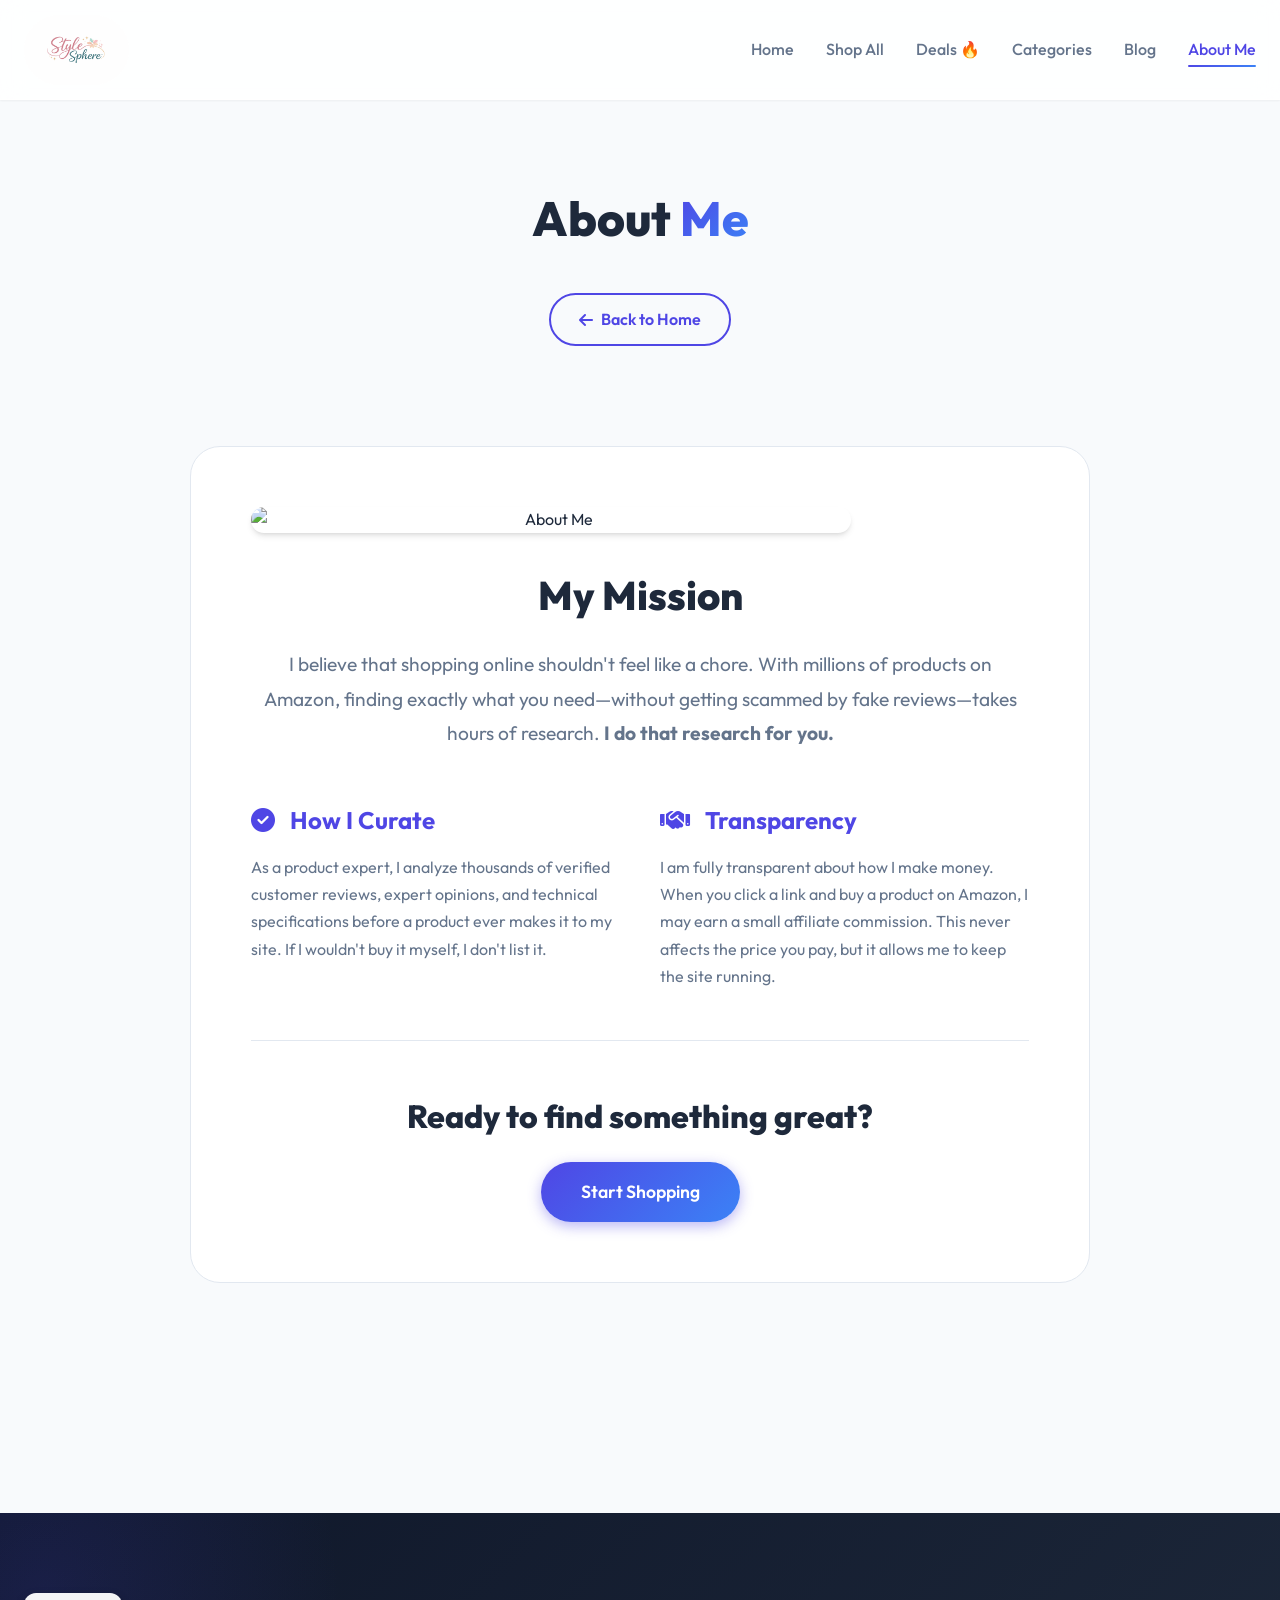
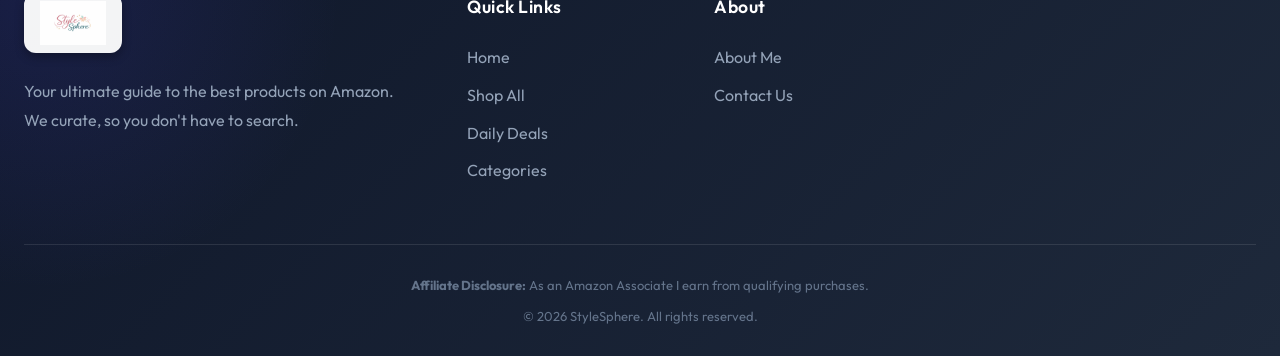
==== about.html @ 7e47451d "first commit" ====
<!DOCTYPE html>
<html lang="en">
<head>
    <meta charset="UTF-8">
    <meta name="viewport" content="width=device-width, initial-scale=1.0">
    <title>StyleSphere | About Me</title>
    <meta name="description" content="Learn about the curator behind StyleSphere and my mission to find the best Amazon products.">
    <link rel="stylesheet" href="style.css">
    <link rel="stylesheet" href="https://cdnjs.cloudflare.com/ajax/libs/font-awesome/6.4.0/css/all.min.css">
</head>
<body>
    <!-- NAVIGATION -->
    <nav>
        <div class="container nav-flex">
            <a href="index.html" class="logo-link"><img src="logo.png" alt="StyleSphere Logo" class="logo-img"></a>
            <ul class="nav-links">
                <li><a href="index.html">Home</a></li>
                <li><a href="shop.html">Shop All</a></li>
                <li><a href="deals.html">Deals 🔥</a></li>
                <li><a href="categories.html">Categories</a></li>
                <li><a href="blog.html">Blog</a></li>
                <li><a href="about.html" class="active">About Me</a></li>
            </ul>
        </div>
    </nav>

    <!-- HEADER -->
    <header class="section-padding" style="background: var(--light); padding: 80px 0 40px; text-align: center;">
        <div class="container">
            <h1 style="font-size: 3rem; font-weight: 800; color: var(--text-primary); margin-bottom: 16px;">About <span style="background: var(--gradient-primary); -webkit-background-clip: text; -webkit-text-fill-color: transparent;">Me</span></h1>
            <a href="index.html" class="btn-outline" style="display: inline-flex; align-items: center; gap: 8px; margin-top: 20px;"><i class="fas fa-arrow-left"></i> Back to Home</a>
        </div>
    </header>

    <section class="container" style="padding: 60px 0 150px; max-width: 900px;">
        <div style="background: white; padding: 60px; border-radius: 30px; box-shadow: var(--shadow-xl); border: 1px solid var(--border);">
            
            <div style="margin-bottom: 50px; text-align: center;">
                <img src="https://images.unsplash.com/photo-1573496359142-b8d87734a5a2?w=1000" alt="About Me" style="width: 100%; max-width: 600px; border-radius: 20px; margin-bottom: 30px; box-shadow: var(--shadow-md);">
                <h2 style="font-size: 2.5rem; font-weight: 800; margin-bottom: 20px;">My Mission</h2>
                <p style="font-size: 1.2rem; color: var(--text-secondary); line-height: 1.8;">I believe that shopping online shouldn't feel like a chore. With millions of products on Amazon, finding exactly what you need—without getting scammed by fake reviews—takes hours of research. <strong>I do that research for you.</strong></p>
            </div>

            <div class="grid" style="grid-template-columns: 1fr 1fr; gap: 40px; margin-bottom: 50px;">
                <div>
                    <h3 style="font-size: 1.5rem; margin-bottom: 15px; color: var(--primary);"><i class="fas fa-check-circle" style="margin-right: 10px;"></i> How I Curate</h3>
                    <p style="color: var(--text-secondary); line-height: 1.7;">As a product expert, I analyze thousands of verified customer reviews, expert opinions, and technical specifications before a product ever makes it to my site. If I wouldn't buy it myself, I don't list it.</p>
                </div>
                <div>
                    <h3 style="font-size: 1.5rem; margin-bottom: 15px; color: var(--primary);"><i class="fas fa-handshake" style="margin-right: 10px;"></i> Transparency</h3>
                    <p style="color: var(--text-secondary); line-height: 1.7;">I am fully transparent about how I make money. When you click a link and buy a product on Amazon, I may earn a small affiliate commission. This never affects the price you pay, but it allows me to keep the site running.</p>
                </div>
            </div>

            <div style="text-align: center; border-top: 1px solid var(--border); padding-top: 50px;">
                <h3 style="font-size: 2rem; font-weight: 800; margin-bottom: 20px;">Ready to find something great?</h3>
                <a href="shop.html" class="btn-primary" style="padding: 16px 40px; font-size: 1.1rem;">Start Shopping</a>
            </div>

        </div>
    </section>

    <!-- FOOTER -->
    <footer>
        <div class="container">
            <div class="footer-grid">
                <div class="footer-col">
                    <a href="index.html" class="logo-link"><img src="logo.png" alt="StyleSphere Logo" class="footer-logo-img"></a>
                    <p>Your ultimate guide to the best products on Amazon. We curate, so you don't have to search.</p>
                </div>
                
                <div class="footer-col">
                    <h4>Quick Links</h4>
                    <div class="footer-links">
                        <a href="index.html">Home</a>
                        <a href="shop.html">Shop All</a>
                        <a href="deals.html">Daily Deals</a>
                        <a href="categories.html">Categories</a>
                    </div>
                </div>
                
                <div class="footer-col">
                    <h4>About</h4>
                    <div class="footer-links">
                        <a href="about.html">About Me</a>
                        <a href="contact.html">Contact Us</a>
                    </div>
                </div>
            </div>
            
            <div class="disclosure">
                <p><strong>Affiliate Disclosure:</strong> As an Amazon Associate I earn from qualifying purchases.</p>
                <p style="margin-top: 10px;">&copy; 2026 StyleSphere. All rights reserved.</p>
            </div>
        </div>
    </footer>
    <script src="scripts.js"></script>
</body>
</html>
---- style.css ----
@import url('https://fonts.googleapis.com/css2?family=Outfit:wght@300;400;500;600;700;800&display=swap');

:root {
    /* Premium Color Palette */
    --primary: #4f46e5;
    --primary-hover: #4338ca;
    --secondary: #10b981;
    --dark: #0f172a;
    --dark-surface: #1e293b;
    --light: #f8fafc;
    --text-primary: #1e293b;
    --text-secondary: #64748b;
    --white: #ffffff;
    --accent: #f59e0b;
    --border: #e2e8f0;
    
    /* Gradients */
    --gradient-primary: linear-gradient(135deg, #4f46e5 0%, #3b82f6 100%);
    --gradient-dark: linear-gradient(135deg, #0f172a 0%, #1e293b 100%);
    
    /* Shadows - Soft and modern */
    --shadow-sm: 0 1px 2px 0 rgb(0 0 0 / 0.05);
    --shadow-md: 0 4px 6px -1px rgb(0 0 0 / 0.1), 0 2px 4px -2px rgb(0 0 0 / 0.1);
    --shadow-lg: 0 10px 15px -3px rgb(0 0 0 / 0.1), 0 4px 6px -4px rgb(0 0 0 / 0.1);
    --shadow-premium: 0 20px 25px -5px rgb(0 0 0 / 0.1), 0 8px 10px -6px rgb(0 0 0 / 0.1);
    --shadow-hover: 0 25px 50px -12px rgb(0 0 0 / 0.25);
    
    /* Glassmorphism */
    --glass-bg: rgba(255, 255, 255, 0.85);
    --glass-border: rgba(255, 255, 255, 0.4);
    --glass-blur: blur(12px);

    /* Transitions */
    --transition-fast: 0.2s ease;
    --transition-normal: 0.3s cubic-bezier(0.4, 0, 0.2, 1);
    --transition-slow: 0.5s cubic-bezier(0.4, 0, 0.2, 1);
}

* { 
    margin: 0; 
    padding: 0; 
    box-sizing: border-box; 
    scroll-behavior: smooth;
}

body { 
    font-family: 'Outfit', sans-serif; 
    background: var(--light); 
    color: var(--text-primary); 
    line-height: 1.6;
    overflow-x: hidden;
}

.container { 
    max-width: 1280px; 
    margin: 0 auto; 
    padding: 0 24px; 
}

a { 
    text-decoration: none; 
    color: inherit; 
    transition: var(--transition-normal); 
}

ul { 
    list-style: none; 
}

img {
    max-width: 100%;
    height: auto;
    display: block;
}

/* =========================================
   NAVIGATION (Glassmorphism)
========================================= */
nav { 
    background: var(--glass-bg); 
    backdrop-filter: var(--glass-blur);
    -webkit-backdrop-filter: var(--glass-blur);
    border-bottom: 1px solid var(--glass-border);
    height: 100px; /* Increased height to fit the logo */
    display: flex; 
    align-items: center; 
    position: sticky; 
    top: 0; 
    z-index: 1000; 
    box-shadow: var(--shadow-sm); 
    transition: var(--transition-normal);
}

.nav-flex { 
    display: flex; 
    justify-content: space-between; 
    align-items: center; 
    width: 100%; 
}

.logo-link { 
    display: flex; 
    align-items: center; 
}
.logo-img { 
    height: 70px;
    width: auto; 
    object-fit: contain;
    background: transparent;
    border-radius: 50px; /* soft edges */
}


.footer-logo-img {
    height: 60px;
    width: auto;
    object-fit: contain;
    margin-bottom: 24px;
    background: rgba(255, 255, 255, 0.95);
    padding: 8px 16px;
    border-radius: 12px;
    box-shadow: 0 4px 10px rgba(0,0,0,0.3);
}

.nav-links { 
    display: flex; 
    gap: 32px; 
    align-items: center;
}

.nav-links li a { 
    font-weight: 500; 
    font-size: 16px; 
    color: var(--text-secondary);
    position: relative;
    padding: 8px 0;
}

.nav-links li a::after {
    content: '';
    position: absolute;
    bottom: 0;
    left: 0;
    width: 0;
    height: 2px;
    background: var(--gradient-primary);
    transition: var(--transition-normal);
    border-radius: 2px;
}

.nav-links li a:hover,
.nav-links li a.active { 
    color: var(--primary); 
}

.nav-links li a:hover::after,
.nav-links li a.active::after {
    width: 100%;
}

/* Mobile Menu Button (Hidden by default) */
.mobile-menu-btn {
    display: none;
    font-size: 24px;
    color: var(--dark);
    cursor: pointer;
    background: none;
    border: none;
}

/* =========================================
   BUTTONS
========================================= */
.btn-primary { 
    background: var(--gradient-primary); 
    color: var(--white); 
    padding: 14px 32px; 
    border-radius: 999px; /* Pill shape */
    font-weight: 600; 
    font-size: 16px;
    display: inline-flex; 
    align-items: center;
    justify-content: center;
    gap: 10px;
    box-shadow: 0 4px 14px rgba(79, 70, 229, 0.4); 
    transition: var(--transition-normal);
    border: none;
    cursor: pointer;
}

.btn-primary:hover {
    transform: translateY(-2px);
    box-shadow: 0 8px 25px rgba(79, 70, 229, 0.5);
    color: var(--white);
}

.btn-amazon { 
    background: #FF9900; 
    color: #000; 
    font-weight: 700; 
    text-align: center; 
    display: flex;
    align-items: center;
    justify-content: center;
    gap: 10px;
    padding: 14px 20px; 
    border-radius: 12px; 
    transition: var(--transition-normal);
    box-shadow: 0 4px 10px rgba(255, 153, 0, 0.3);
}

.btn-amazon:hover {
    background: #e68a00;
    transform: translateY(-2px);
    box-shadow: 0 6px 15px rgba(255, 153, 0, 0.4);
}

.btn-outline {
    background: transparent;
    color: var(--primary);
    border: 2px solid var(--primary);
    padding: 12px 28px;
    border-radius: 999px;
    font-weight: 600;
    transition: var(--transition-normal);
}

.btn-outline:hover {
    background: var(--primary);
    color: var(--white);
}

/* =========================================
   COMMON SECTIONS & TYPOGRAPHY
========================================= */
.section-padding { 
    padding: 100px 0; 
}

.section-title { 
    text-align: center; 
    margin-bottom: 60px; 
}

.section-title h2,
.section-title h1 { 
    font-size: 2.75rem; 
    color: var(--text-primary); 
    margin-bottom: 16px; 
    font-weight: 800;
    letter-spacing: -1px;
}

.section-title h2 span,
.section-title h1 span {
    color: var(--primary);
}

.section-title p {
    font-size: 1.125rem;
    color: var(--text-secondary);
    max-width: 600px;
    margin: 0 auto;
}

/* =========================================
   GRID SYSTEM
========================================= */
.grid { 
    display: grid; 
    grid-template-columns: repeat(auto-fill, minmax(280px, 1fr)); 
    gap: 32px; 
}

.grid-3 {
    display: grid;
    grid-template-columns: repeat(3, 1fr);
    gap: 32px;
}

.grid-4 {
    display: grid;
    grid-template-columns: repeat(4, 1fr);
    gap: 24px;
}

/* =========================================
   PRODUCT CARDS (Premium UI)
========================================= */
.card { 
    background: var(--white); 
    border-radius: 24px; 
    overflow: hidden; 
    box-shadow: var(--shadow-lg); 
    border: 1px solid rgba(226, 232, 240, 0.5); 
    position: relative; 
    transition: var(--transition-normal); 
    display: flex;
    flex-direction: column;
    height: 100%;
}

.card:hover { 
    transform: translateY(-12px); 
    box-shadow: var(--shadow-hover);
}

.card-img-wrapper {
    position: relative;
    padding-top: 100%; /* 1:1 Aspect Ratio */
    overflow: hidden;
    background: #f1f5f9;
}

.card-img-wrapper img { 
    position: absolute;
    top: 0;
    left: 0;
    width: 100%; 
    height: 100%; 
    object-fit: contain; /* Don't crop product images */
    padding: 20px;
    transition: transform 0.6s cubic-bezier(0.4, 0, 0.2, 1);
}

.card:hover .card-img-wrapper img {
    transform: scale(1.08); /* Smooth zoom on hover */
}

.badge {
    position: absolute;
    top: 16px;
    left: 16px;
    background: var(--gradient-primary);
    color: white;
    padding: 6px 14px;
    border-radius: 999px;
    font-size: 12px;
    font-weight: 700;
    letter-spacing: 0.5px;
    text-transform: uppercase;
    z-index: 10;
    box-shadow: var(--shadow-md);
}

.badge.sale { background: #ef4444; }
.badge.new { background: var(--secondary); }

.card-content { 
    padding: 24px; 
    display: flex;
    flex-direction: column;
    flex-grow: 1; /* Push button to bottom */
}

.card-cat { 
    font-size: 13px; 
    font-weight: 600; 
    color: var(--primary); 
    text-transform: uppercase; 
    margin-bottom: 8px; 
    display: block; 
    letter-spacing: 0.5px;
}

.card-title { 
    font-size: 1.15rem; 
    font-weight: 700; 
    margin-bottom: 12px; 
    color: var(--text-primary);
    line-height: 1.4;
    display: -webkit-box;
    -webkit-line-clamp: 2; /* Truncate after 2 lines */
    line-clamp: 2;
    -webkit-box-orient: vertical;  
    overflow: hidden;
    height: 3.2em; /* Fixed height for alignment */
}

.card-title:hover {
    color: var(--primary);
}

.rating { 
    color: var(--accent); 
    font-size: 14px; 
    margin-bottom: 16px; 
    display: flex;
    align-items: center;
    gap: 4px;
}

.rating-count {
    color: var(--text-secondary);
    font-size: 13px;
    margin-left: 4px;
}

.card-bottom {
    margin-top: auto; /* Push to bottom of card */
}

.price-wrapper {
    display: flex;
    align-items: center;
    gap: 10px;
    margin-bottom: 20px;
}

.price { 
    font-size: 1.5rem; 
    font-weight: 800; 
    color: var(--text-primary); 
}

.price-old {
    font-size: 1rem;
    color: #94a3b8;
    text-decoration: line-through;
    font-weight: 500;
}

/* =========================================
   FOOTER (Dark Premium)
========================================= */
footer { 
    background: var(--gradient-dark); 
    color: var(--white); 
    padding: 80px 0 30px; 
    margin-top: 80px; 
    position: relative;
    overflow: hidden;
}

/* Subtle background glowing effect */
footer::before {
    content: '';
    position: absolute;
    top: -50%;
    left: -20%;
    width: 600px;
    height: 600px;
    background: radial-gradient(circle, rgba(79,70,229,0.15) 0%, rgba(15,23,42,0) 70%);
    border-radius: 50%;
    pointer-events: none;
}

.footer-grid { 
    display: grid; 
    grid-template-columns: 2fr 1fr 1fr 1.5fr; 
    gap: 50px; 
    position: relative;
    z-index: 1;
}

.footer-col h4 {
    font-size: 1.1rem;
    font-weight: 600;
    margin-bottom: 24px;
    color: var(--white);
    letter-spacing: 0.5px;
}

.footer-col p {
    color: #94a3b8;
    line-height: 1.8;
}

.footer-links {
    display: flex;
    flex-direction: column;
    gap: 12px;
}

.footer-links a {
    color: #94a3b8;
    transition: var(--transition-fast);
}

.footer-links a:hover {
    color: var(--primary);
    transform: translateX(5px);
}

/* Custom Input */
.custom-input {
    width: 100%;
    padding: 14px 16px;
    border-radius: 12px;
    border: 1px solid rgba(255,255,255,0.1);
    background: rgba(255,255,255,0.05);
    color: white;
    font-family: 'Outfit', sans-serif;
    outline: none;
    transition: var(--transition-normal);
}

.custom-input::placeholder {
    color: #64748b;
}

.custom-input:focus {
    border-color: var(--primary);
    background: rgba(255,255,255,0.1);
    box-shadow: 0 0 0 4px rgba(79, 70, 229, 0.2);
}

.newsletter-form {
    display: flex;
    gap: 10px;
    margin-top: 16px;
}

.newsletter-form button {
    padding: 14px 20px;
    border-radius: 12px;
    border: none;
    background: var(--primary);
    color: white;
    cursor: pointer;
    transition: var(--transition-fast);
}

.newsletter-form button:hover {
    background: var(--primary-hover);
}

.social-links {
    display: flex;
    gap: 16px;
    margin-top: 24px;
}

.social-links a {
    display: flex;
    align-items: center;
    justify-content: center;
    width: 40px;
    height: 40px;
    border-radius: 50%;
    background: rgba(255,255,255,0.05);
    color: white;
    transition: var(--transition-normal);
}

.social-links a:hover {
    background: var(--primary);
    transform: translateY(-3px);
}

.disclosure { 
    border-top: 1px solid rgba(255,255,255,0.1); 
    margin-top: 60px; 
    padding-top: 30px; 
    font-size: 13px; 
    text-align: center; 
    color: #64748b;
    line-height: 1.6;
}

/* =========================================
   UTILITIES
========================================= */
.text-center { text-align: center; }
.mb-1 { margin-bottom: 8px; }
.mb-2 { margin-bottom: 16px; }
.mb-3 { margin-bottom: 24px; }
.mb-4 { margin-bottom: 32px; }
.mt-4 { margin-top: 32px; }


/* =========================================
   RESPONSIVE DESIGN (Media Queries)
========================================= */
@media (max-width: 1024px) {
    .grid-4 { grid-template-columns: repeat(2, 1fr); }
    .footer-grid { grid-template-columns: 1fr 1fr; }
}

@media (max-width: 768px) {
    .nav-links { 
        display: none; /* Hide default nav on mobile */
    }
    .mobile-menu-btn {
        display: block;
    }
    
    .section-padding { padding: 60px 0; }
    
    .section-title h2,
    .section-title h1 { 
        font-size: 2rem; 
    }
    
    .grid-3 { grid-template-columns: 1fr; }
    
    /* Mobile Menu Active State */
    .nav-links.active {
        display: flex;
        flex-direction: column;
        position: absolute;
        top: 100px;
        left: 0;
        width: 100%;
        background: var(--white);
        padding: 20px;
        box-shadow: var(--shadow-lg);
        border-top: 1px solid var(--border);
    }
}

@media (max-width: 480px) {
    .grid { grid-template-columns: 1fr; }
    .footer-grid { grid-template-columns: 1fr; gap: 40px;}
    .newsletter-form { flex-direction: column; }
}
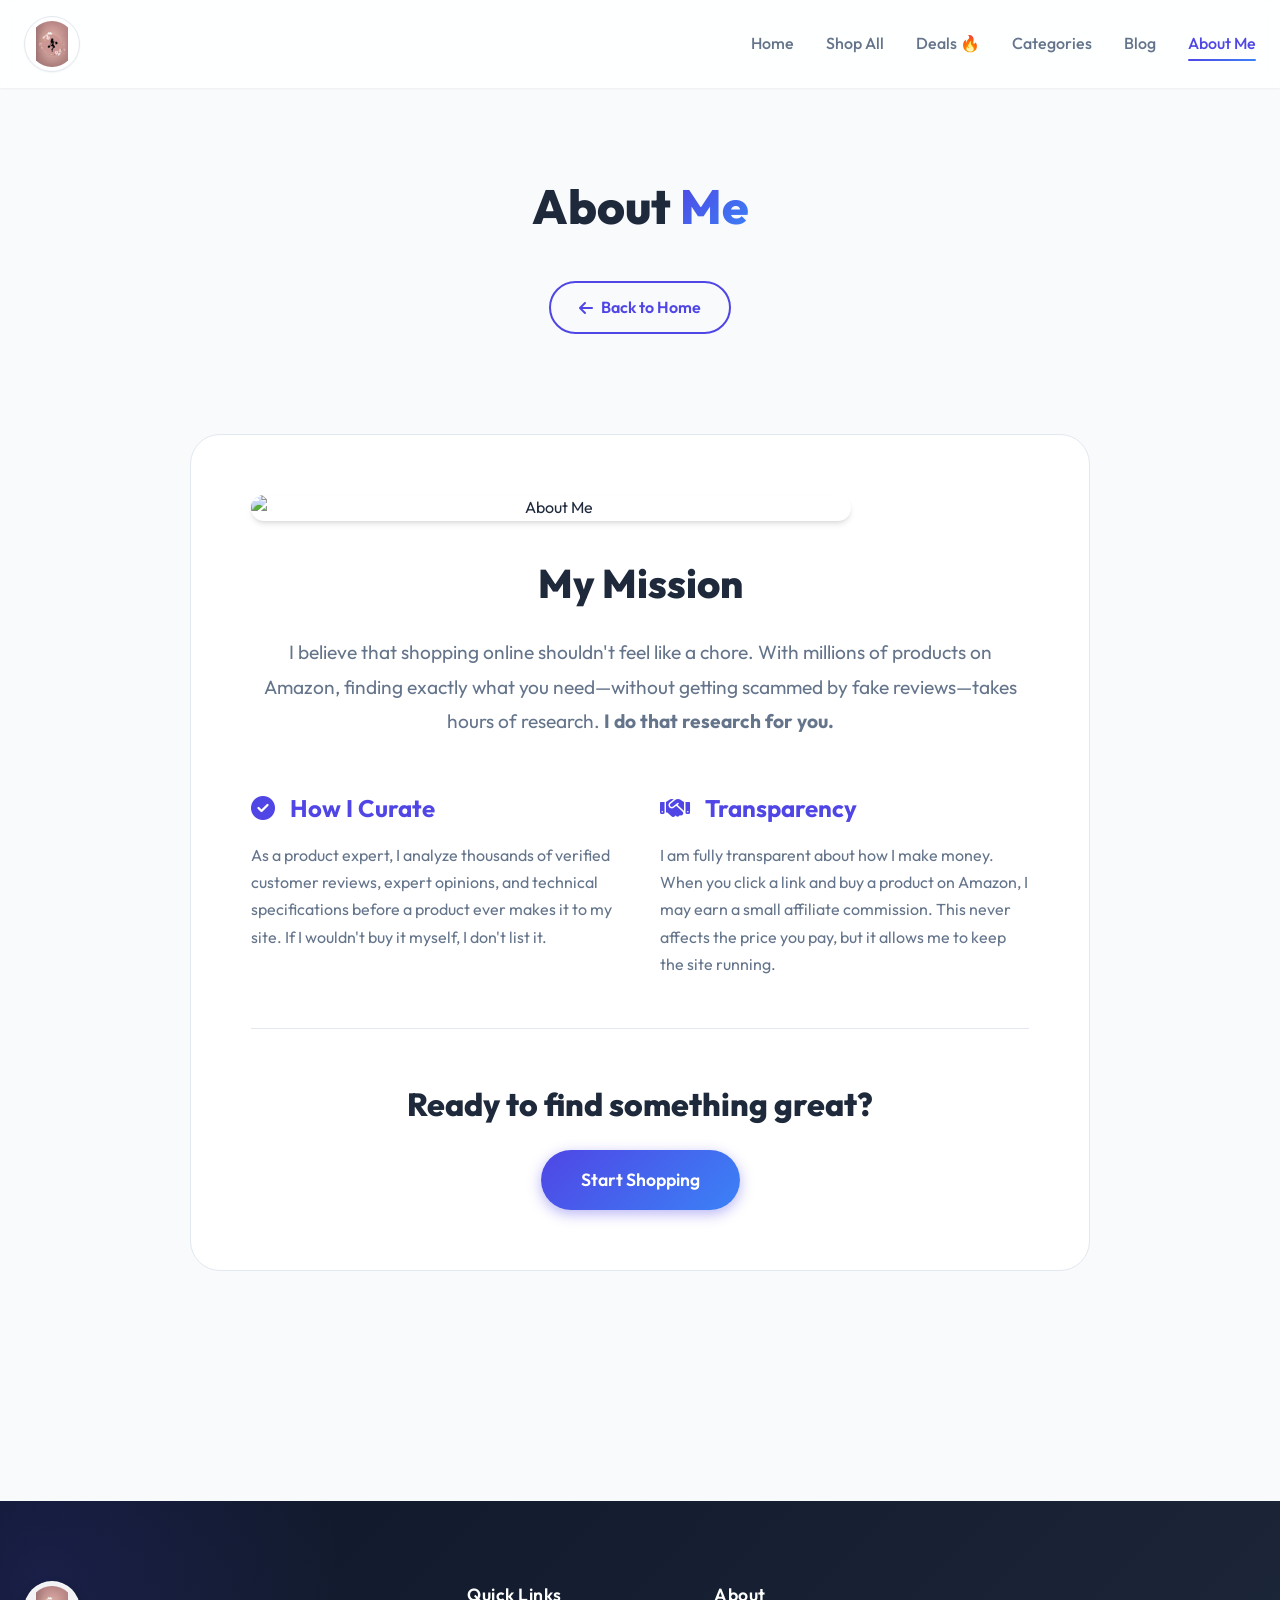
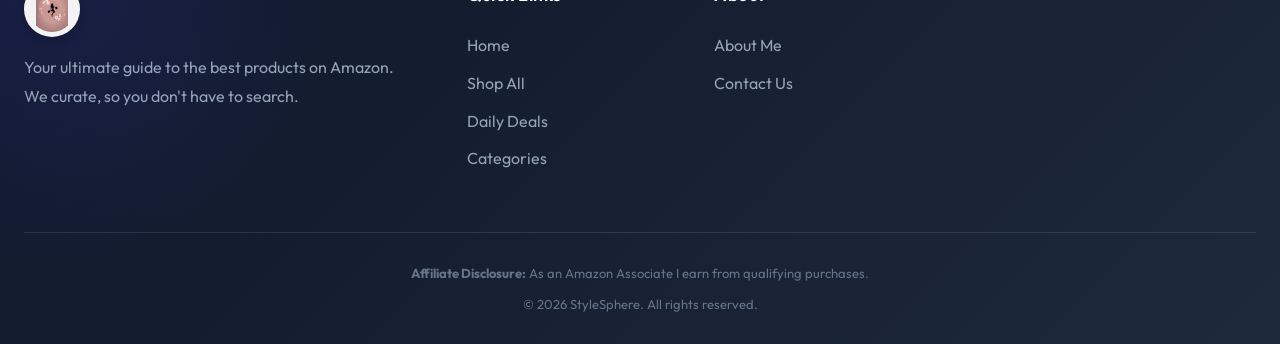
==== commit 0b6cf970: "Updated product section with new baby dress" ====
--- a/about.html
+++ b/about.html
@@ -12,7 +12,7 @@
     <!-- NAVIGATION -->
     <nav>
         <div class="container nav-flex">
-            <a href="index.html" class="logo-link"><img src="logo.png" alt="StyleSphere Logo" class="logo-img"></a>
+            <a href="index.html" class="logo-link"><img src="logo.jpeg" alt="StyleSphere Logo" class="logo-img"></a>
             <ul class="nav-links">
                 <li><a href="index.html">Home</a></li>
                 <li><a href="shop.html">Shop All</a></li>
@@ -65,7 +65,7 @@
         <div class="container">
             <div class="footer-grid">
                 <div class="footer-col">
-                    <a href="index.html" class="logo-link"><img src="logo.png" alt="StyleSphere Logo" class="footer-logo-img"></a>
+                    <a href="index.html" class="logo-link"><img src="logo.jpeg" alt="StyleSphere Logo" class="footer-logo-img"></a>
                     <p>Your ultimate guide to the best products on Amazon. We curate, so you don't have to search.</p>
                 </div>
                 
--- a/style.css
+++ b/style.css
@@ -81,7 +81,7 @@
     backdrop-filter: var(--glass-blur);
     -webkit-backdrop-filter: var(--glass-blur);
     border-bottom: 1px solid var(--glass-border);
-    height: 100px; /* Increased height to fit the logo */
+    height: 88px;
     display: flex; 
     align-items: center; 
     position: sticky; 
@@ -101,25 +101,33 @@
 .logo-link { 
     display: flex; 
     align-items: center; 
+    gap: 10px;
+    font-size: 1.1rem;
+    font-weight: 700;
+    color: var(--text-primary);
 }
 .logo-img { 
-    height: 70px;
-    width: auto; 
+    height: 56px;
+    width: 56px; 
     object-fit: contain;
-    background: transparent;
-    border-radius: 50px; /* soft edges */
+    border-radius: 50%;
+    background: #ffffff;
+    border: 1px solid var(--border);
+    padding: 4px;
+    box-shadow: var(--shadow-sm);
 }
 
 
 .footer-logo-img {
-    height: 60px;
-    width: auto;
+    height: 56px;
+    width: 56px;
     object-fit: contain;
-    margin-bottom: 24px;
+    margin-bottom: 16px;
     background: rgba(255, 255, 255, 0.95);
-    padding: 8px 16px;
-    border-radius: 12px;
-    box-shadow: 0 4px 10px rgba(0,0,0,0.3);
+    padding: 4px;
+    border-radius: 50%;
+    border: 1px solid rgba(255,255,255,0.35);
+    box-shadow: 0 4px 10px rgba(0,0,0,0.2);
 }
 
 .nav-links { 
@@ -578,6 +586,11 @@
 }
 
 @media (max-width: 768px) {
+    nav { height: 80px; }
+    .logo-img {
+        width: 48px;
+        height: 48px;
+    }
     .nav-links { 
         display: none; /* Hide default nav on mobile */
     }
@@ -599,7 +612,7 @@
         display: flex;
         flex-direction: column;
         position: absolute;
-        top: 100px;
+        top: 80px;
         left: 0;
         width: 100%;
         background: var(--white);
